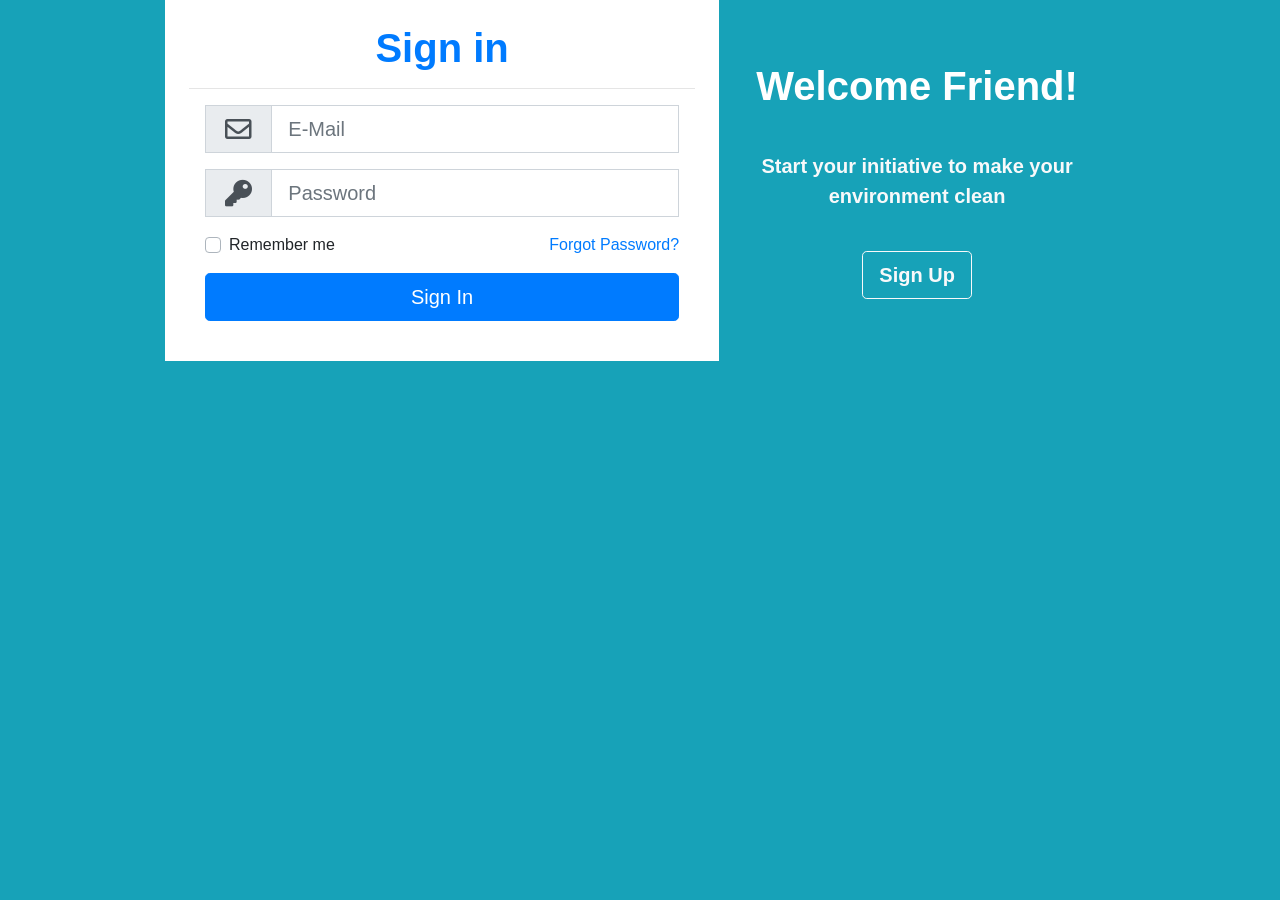
==== 3_Project_Development_Phase/Sprint -1/Website/Home.html @ ae417add "push" ====
<!DOCTYPE html>
<html lang="en">
 <head>
 <meta charset="UTF-8" />
 <meta name="viewport" content="width=device-width, initial-scale=1.0" />
 <title>Smart Waste Management System</title>
 <!-- Bootstrap 4 CSS CDN -->
 <link rel="stylesheet" href="https://cdnjs.cloudflare.com/ajax/libs/twitter-bootstrap/4.5.2/css/bootstrap.min.css" />
 <!-- Fontawesome CSS CDN -->
 <link rel="stylesheet" href="https://cdnjs.cloudflare.com/ajax/libs/font-awesome/5.14.0/css/all.min.css" />
 <link rel="stylesheet" href="css/style.css" />
 </head>
 <body class="bg-info">
 <div class="container">
 <!-- Login Form Start -->
 <div class="row justify-content-center wrapper" id="login-box">
 <div class="col-lg-10 my-auto myShadow">
 <div class="row">
 <div class="col-lg-7 bg-white p-4">
 <h1 class="text-center font-weight-bold text-primary">Sign in</h1>
 <hr class="my-3" />
 <form action="#" method="post" class="px-3" id="login-form">
 <div class="input-group input-group-lg form-group">
 <div class="input-group-prepend">
 <span class="input-group-text rounded-0"><i class="far fa-envelope fa-lg fa-fw"></i></span>
 </div>
 <input type="email" id="email" name="email" class="form-control rounded-0" placeholder="E-Mail" required />
 </div>
 <div class="input-group input-group-lg form-group">
 <div class="input-group-prepend">
 <span class="input-group-text rounded-0"><i class="fas fa-key fa-lg fa-fw"></i></span>
 </div>
 <input type="password" id="password" name="password" class="form-control rounded-0" minlength="5" placeholder="Password" 
required autocomplete="off" />
 </div>
 <div class="form-group clearfix">
 <div class="custom-control custom-checkbox float-left">
 <input type="checkbox" class="custom-control-input" id="customCheck" name="rem" />
 <label class="custom-control-label" for="customCheck">Remember me</label>
 </div>
 <div class="forgot float-right">
 <a href="#" id="forgot-link">Forgot Password?</a>
 </div>
 </div>
 <div class="form-group">
 <input type="submit" id="login-btn" value="Sign In" class="btn btn-primary btn-lg btn-block myBtn" />
 </div>
 </form>
 </div>
 <div class="col-lg-5 d-flex flex-column justify-content-center myColor p-4">
 <h1 class="text-center font-weight-bold text-white">Welcome Friend!</h1>
 <hr class="my-3 bg-light myHr" />
 <p class="text-center font-weight-bolder text-light lead">Start your initiative to make your environment clean</p>
 <button class="btn btn-outline-light btn-lg align-self-center font-weight-bolder mt-4 myLinkBtn" id="register-link">Sign Up</button>
 </div>
 </div>
 </div>
 </div>
 <!-- Login Form End -->
 <!-- Registration Form Start -->
 <div class="row justify-content-center wrapper" id="register-box" style="display: none;">
 <div class="col-lg-10 my-auto myShadow">
 <div class="row">
 <div class="col-lg-5 d-flex flex-column justify-content-center myColor p-4">
 <h1 class="text-center font-weight-bold text-white">Welcome Back!</h1>
 <hr class="my-4 bg-light myHr" />
 <p class="text-center font-weight-bolder text-light lead">To stay connected Please login with your personal info.</p>
 <button class="btn btn-outline-light btn-lg font-weight-bolder mt-4 align-self-center myLinkBtn" id="login-link">Sign In</button>
 </div>
 <div class="col-lg-7 bg-white p-4">
 <h1 class="text-center font-weight-bold text-primary">Create Account</h1>
 <hr class="my-3" />
 <form action="#" method="post" class="px-3" id="register-form">
 <div class="input-group input-group-lg form-group">
 <div class="input-group-prepend">
 <span class="input-group-text rounded-0"><i class="far fa-user fa-lg fa-fw"></i></span>
 </div>
 <input type="text" id="name" name="name" class="form-control rounded-0" placeholder="Full Name" required />
 </div>
 <div class="input-group input-group-lg form-group">
 <div class="input-group-prepend">
 <span class="input-group-text rounded-0"><i class="far fa-envelope fa-lg fa-fw"></i></span>
 </div>
 <input type="email" id="remail" name="email" class="form-control rounded-0" placeholder="E-Mail" required />
 </div>
 <div class="input-group input-group-lg form-group">
 <div class="input-group-prepend">
 <span class="input-group-text rounded-0"><i class="fas fa-key fa-lg fa-fw"></i></span>
 </div>
 <input type="password" id="rpassword" name="password" class="form-control rounded-0" minlength="5" placeholder="Password" 
required />
 </div>
 <div class="input-group input-group-lg form-group">
 <div class="input-group-prepend">
 <span class="input-group-text rounded-0"><i class="fas fa-key fa-lg fa-fw"></i></span>
 </div>
 <input type="password" id="cpassword" name="cpassword" class="form-control rounded-0" minlength="5" placeholder="Confirm 
Password" required />
 </div>
 <div class="form-group">
 <div id="passError" class="text-danger font-weight-bolder"></div>
 </div>
 <div class="form-group">
 <input type="submit" id="register-btn" value="Sign Up" class="btn btn-primary btn-lg btn-block myBtn" />
 </div>
 </form>
 </div>
 </div>
 </div>
 </div>
 <!-- Registration Form End -->
 <!-- Forgot Password Form Start -->
 <div class="row justify-content-center wrapper" id="forgot-box" style="display: none;">
 <div class="col-lg-10 my-auto myShadow">
 <div class="row">
 <div class="col-lg-7 bg-white p-4">
 <h1 class="text-center font-weight-bold text-primary">Forgot Your Password?</h1>
 <hr class="my-3" />
 <p class="lead text-center text-secondary">To reset your password, enter the registered e-mail adddress and we will send you 
password reset instructions on your e-mail!</p>
 <form action="#" method="post" class="px-3" id="forgot-form">
 <div id="forgotAlert"></div>
 <div class="input-group input-group-lg form-group">
 <div class="input-group-prepend">
 <span class="input-group-text rounded-0"><i class="far fa-envelope fa-lg"></i></span>
 </div>
 <input type="email" id="femail" name="email" class="form-control rounded-0" placeholder="E-Mail" required />
 </div>
 <div class="form-group">
 <input type="submit" id="forgot-btn" value="Reset Password" class="btn btn-primary btn-lg btn-block myBtn" />
 </div>
 </form>
 </div>
 <div class="col-lg-5 d-flex flex-column justify-content-center myColor p-4">
 <h1 class="text-center font-weight-bold text-white">Reset Password!</h1>
 <hr class="my-4 bg-light myHr" />
 <button class="btn btn-outline-light btn-lg font-weight-bolder myLinkBtn align-self-center" id="back link">Back</button>
 </div>
 </div>
 </div>
 </div>
 <!-- Forgot Password Form End -->
 </div>
 <!-- jQuery CDN -->
 <script src="https://cdnjs.cloudflare.com/ajax/libs/jquery/3.5.1/jquery.min.js"></script>
 <script src="js/script.js"></script>
 </body>
</html>
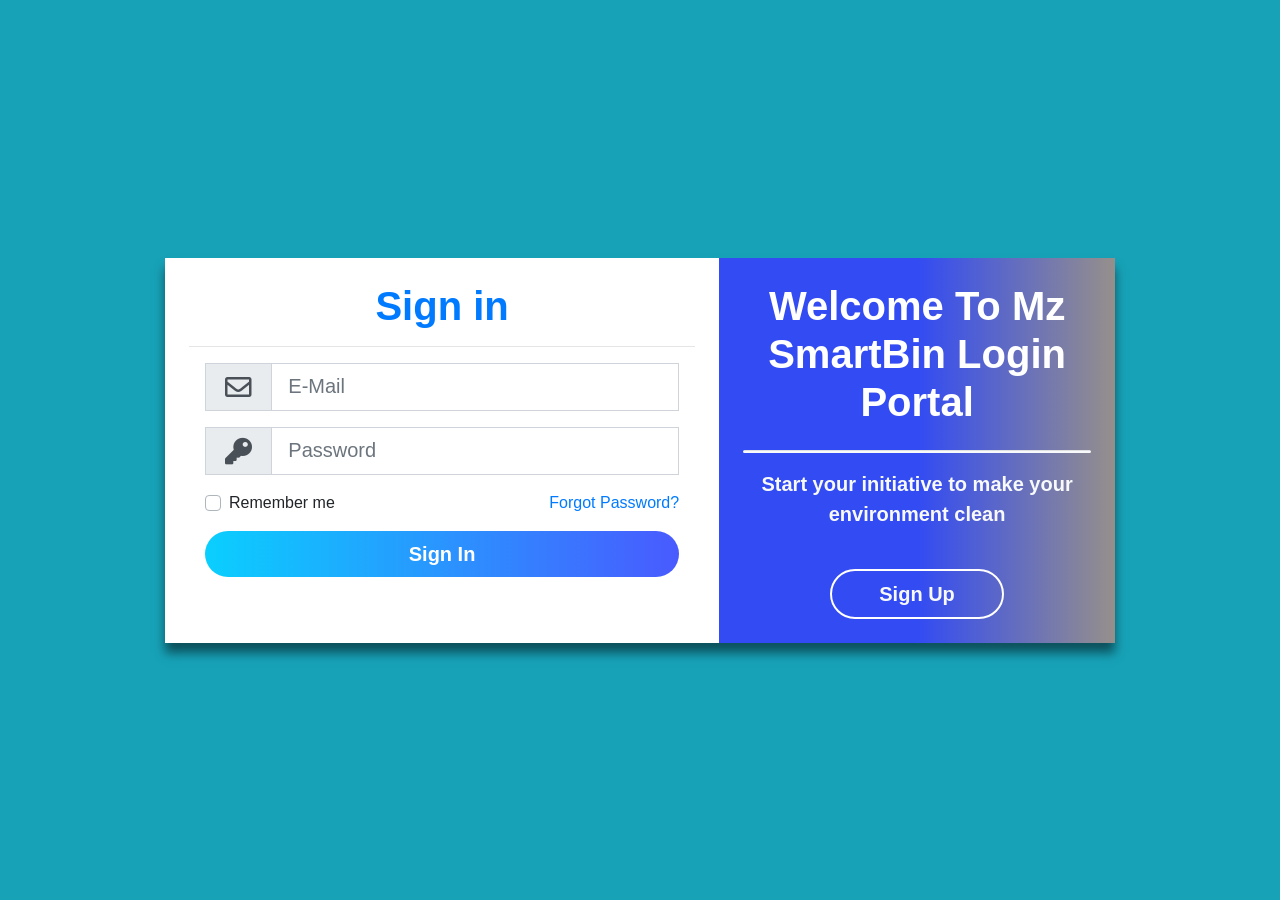
==== commit 1e231bca: "Spirnt 1 code done" ====
--- a/3_Project_Development_Phase/Sprint -1/Website/Home.html
+++ b/3_Project_Development_Phase/Sprint -1/Website/Home.html
@@ -1,4 +1,5 @@
 <!DOCTYPE html>
+
 <html lang="en">
  <head>
  <meta charset="UTF-8" />
@@ -48,7 +49,7 @@
  </form>
  </div>
  <div class="col-lg-5 d-flex flex-column justify-content-center myColor p-4">
- <h1 class="text-center font-weight-bold text-white">Welcome Friend!</h1>
+ <h1 class="text-center font-weight-bold text-white">Welcome To Mz SmartBin Login Portal</h1>
  <hr class="my-3 bg-light myHr" />
  <p class="text-center font-weight-bolder text-light lead">Start your initiative to make your environment clean</p>
  <button class="btn btn-outline-light btn-lg align-self-center font-weight-bolder mt-4 myLinkBtn" id="register-link">Sign Up</button>
@@ -62,7 +63,7 @@
  <div class="col-lg-10 my-auto myShadow">
  <div class="row">
  <div class="col-lg-5 d-flex flex-column justify-content-center myColor p-4">
- <h1 class="text-center font-weight-bold text-white">Welcome Back!</h1>
+ <h1 class="text-center font-weight-bold text-white">Welcome To Mz SmartBin Login Portal</h1>
  <hr class="my-4 bg-light myHr" />
  <p class="text-center font-weight-bolder text-light lead">To stay connected Please login with your personal info.</p>
  <button class="btn btn-outline-light btn-lg font-weight-bolder mt-4 align-self-center myLinkBtn" id="login-link">Sign In</button>
--- a/3_Project_Development_Phase/Sprint -1/Website/css/style.css
+++ b/3_Project_Development_Phase/Sprint -1/Website/css/style.css
@@ -0,0 +1,40 @@
+@import url("https://fonts.googleapis.com/css?family=Maven+Pro:400,500,600,700,800,900&display=swap");
+* {
+ margin: 0;
+ padding: 0;
+ box-sizing: border-box;
+ font-family: "Maven Pro", sans-serif;
+}
+.wrapper
+{ height: 100vh;}
+.myColor
+{
+ background-image: linear-gradient(to right, #324bf3 50%, #f9d423 150%);
+}
+.myShadow {
+ box-shadow: 0 10px 10px rgba(0, 0, 0, 0.5);
+}
+.myBtn {
+ border-radius: 50px;
+ font-weight: bold;
+ font-size: 20px;
+ background-image: linear-gradient(to right, #0acffe 0%, #495aff 100%);
+ border: none;
+}
+.myBtn:hover {
+ background-image: linear-gradient(to right, #495aff 0%, #0acffe 100%);
+}
+.myHr {
+ height: 2px;
+ border-radius: 100px;
+}
+.myLinkBtn {
+ border-radius: 100px;
+ width: 50%;
+ border: 2px solid #fff;
+}
+@media (max-width: 720px) {
+ .wrapper {
+ margin: 2px;
+ }
+}
